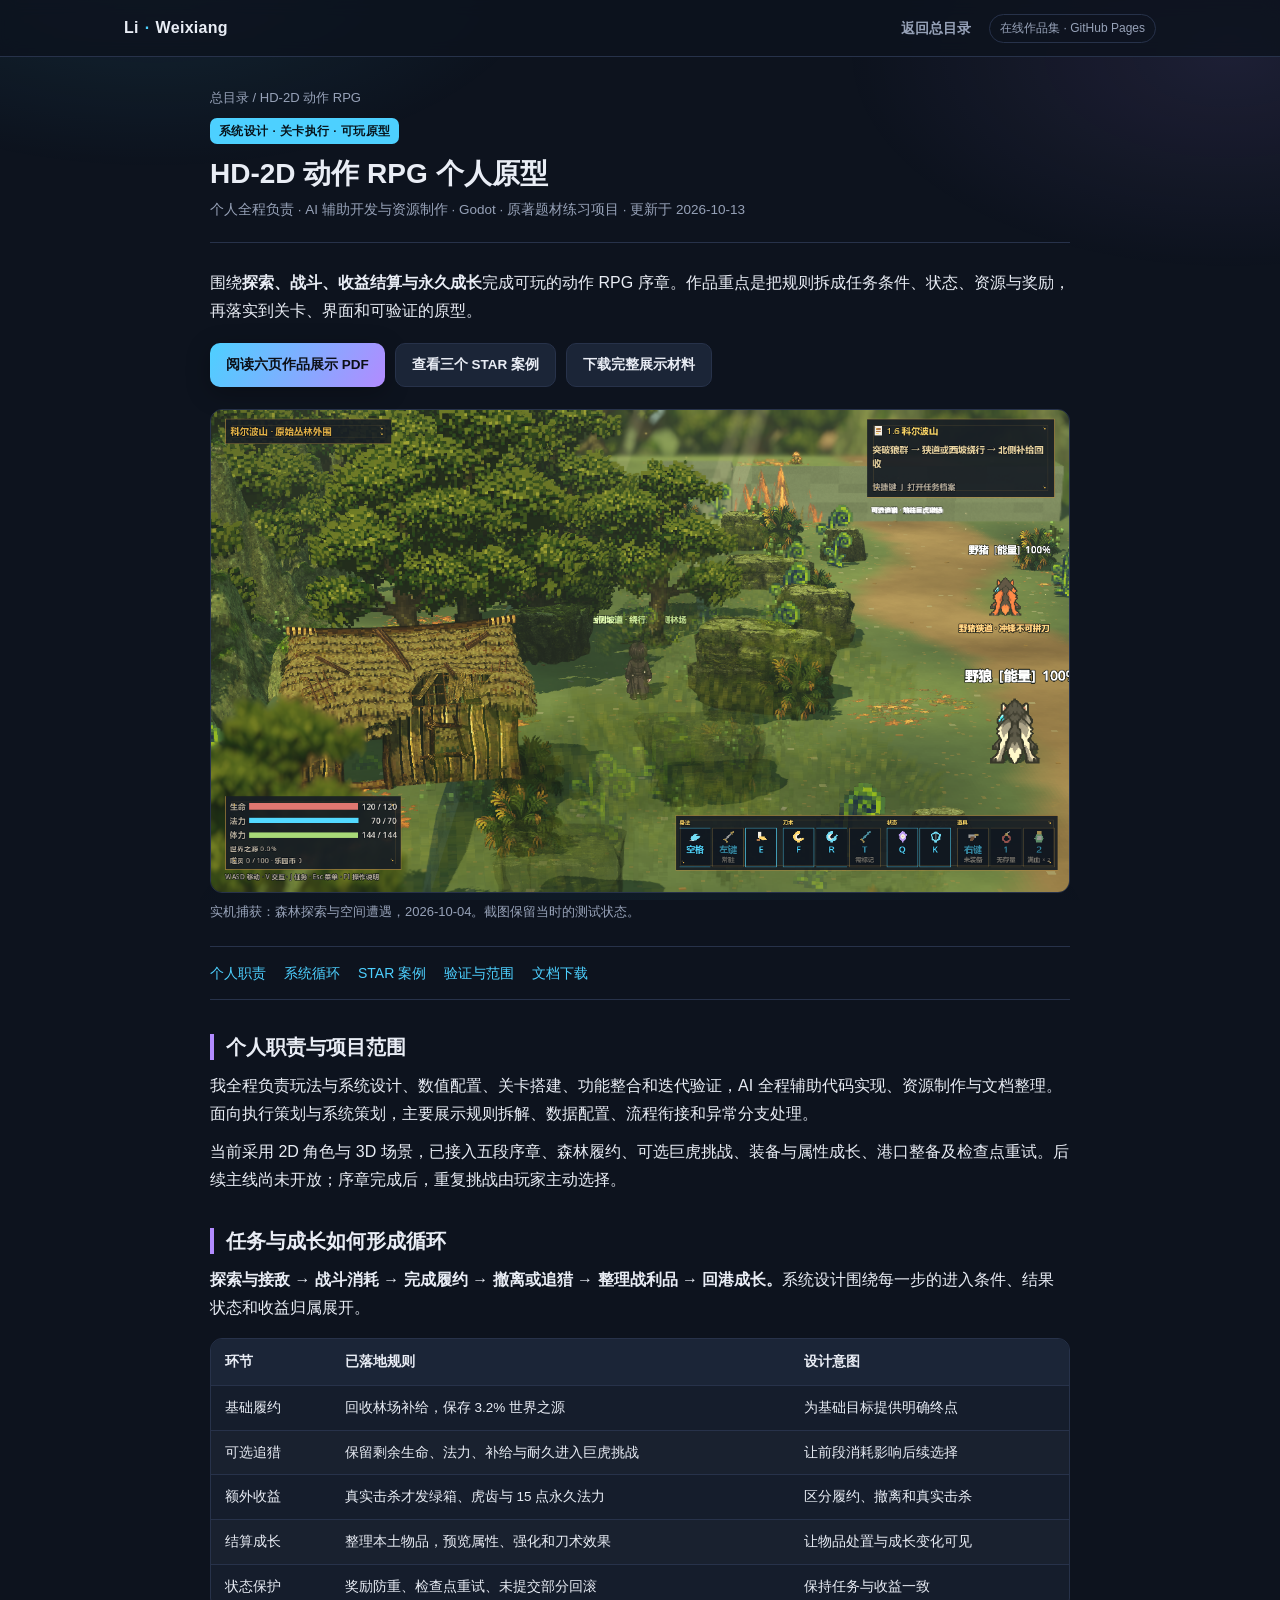
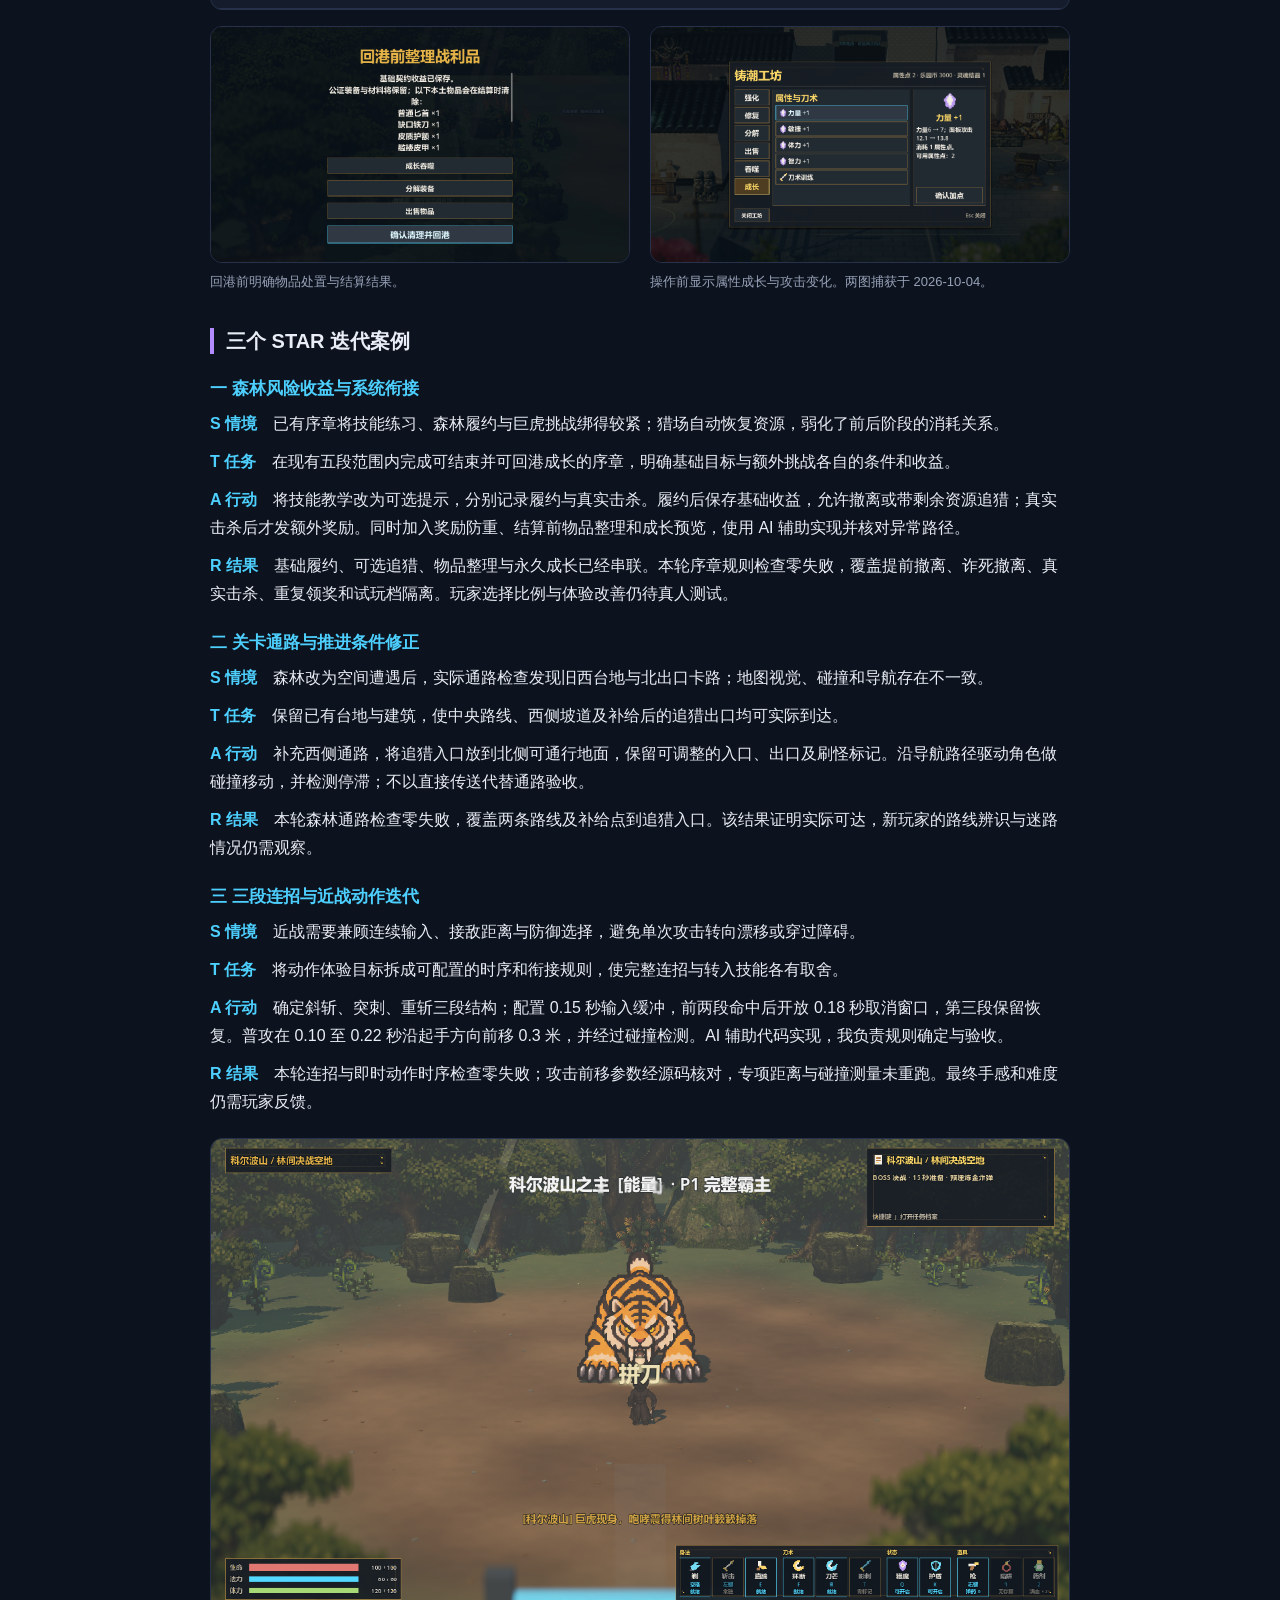
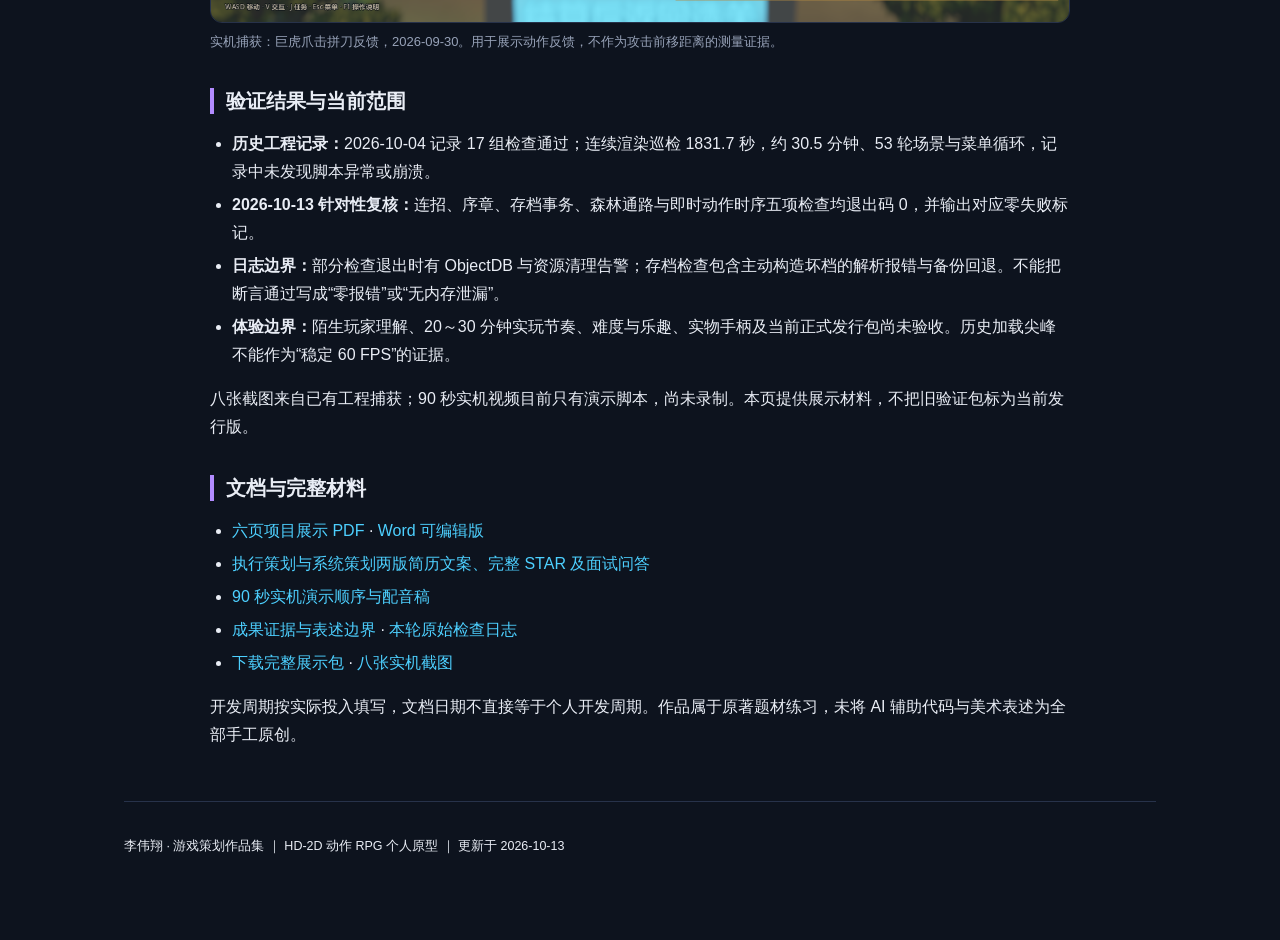
==== works/hd2d.html @ eb6b6d12 "添加 HD-2D 策划作品展示与 STAR 材料导航" ====
<!DOCTYPE html>
<html lang="zh-CN">
<head>
<meta charset="UTF-8">
<meta name="viewport" content="width=device-width, initial-scale=1.0">
<meta name="description" content="HD-2D 动作 RPG 个人原型。李伟翔全程负责，AI 辅助开发；展示任务与成长循环、森林风险收益、关卡通路修正及近战迭代，附 STAR 案例与实机截图。">
<title>HD-2D 动作 RPG · 执行与系统策划 · 李伟翔作品集</title>
<link rel="stylesheet" href="../assets/site.css">
<style>
.project-links{display:flex;gap:10px;flex-wrap:wrap;margin:18px 0}
.project-media{display:block;width:100%;height:auto;border:1px solid var(--rule);border-radius:12px;background:var(--bg2)}
.project-figure{margin:22px 0}.project-figure figcaption{color:var(--muted);font-size:13px;margin-top:8px}
.gallery{display:grid;grid-template-columns:1fr 1fr;gap:20px}.gallery .project-figure{margin:0}
.section-nav{display:flex;gap:8px 18px;flex-wrap:wrap;font-size:14px;margin:20px 0;padding:14px 0;border-block:1px solid var(--rule)}
.star-label{color:var(--accent);font-weight:700}.nav-in{flex-wrap:wrap}
h2,h3{scroll-margin-top:80px}.table-wrap{max-width:100%;overflow-x:auto}
@media(max-width:600px){.gallery{grid-template-columns:1fr}.nav .run{display:none}.art-head h1{font-size:25px}.project-links .btn{flex:1;justify-content:center}.project-links .btn:first-child{flex-basis:100%}.page{padding-inline:18px}.nav-in{padding-inline:18px}.section-nav{font-size:13px}}
@media print{.nav,.project-links,.section-nav{display:none}body{background:#fff;color:#000}.page{padding:0;max-width:none}.page::before{display:none}.art-body p,.art-body li,.art-meta{color:#000}.project-media{break-inside:avoid}h2,h3{break-after:avoid}}
</style>
</head>
<body>
<nav class="nav"><div class="nav-in"><span class="brand">Li<span class="dot">·</span>Weixiang</span><span class="sp"></span><a class="lnk" href="../">返回总目录</a><span class="run">在线作品集 · GitHub Pages</span></div></nav>
<div class="page"><main class="article">
<p class="crumb"><a href="../">总目录</a> / HD-2D 动作 RPG</p>
<header class="art-head">
<span class="badge b-sys">系统设计 · 关卡执行 · 可玩原型</span>
<h1>HD-2D 动作 RPG 个人原型</h1>
<p class="art-meta">个人全程负责 · AI 辅助开发与资源制作 · Godot · 原著题材练习项目 · 更新于 2026-10-13</p>
</header>
<div class="art-body">
<p>围绕<b>探索、战斗、收益结算与永久成长</b>完成可玩的动作 RPG 序章。作品重点是把规则拆成任务条件、状态、资源与奖励，再落实到关卡、界面和可验证的原型。</p>
<div class="project-links">
<a class="btn" href="../files/hd2d/01_项目展示稿.pdf">阅读六页作品展示 PDF</a>
<a class="btn ghost" href="#star">查看三个 STAR 案例</a>
<a class="btn ghost" href="../files/hd2d/HD2D_策划展示包_20261013.zip" download>下载完整展示材料</a>
</div>
<figure class="project-figure"><img class="project-media" src="../assets/hd2d/forest.png" width="1280" height="720" alt="森林实际游戏画面，包含台地、路线、敌人预警、任务提示及战斗快捷栏"><figcaption>实机捕获：森林探索与空间遭遇，2026-10-04。截图保留当时的测试状态。</figcaption></figure>
<nav class="section-nav" aria-label="本页目录"><a href="#role">个人职责</a><a href="#system">系统循环</a><a href="#star">STAR 案例</a><a href="#evidence">验证与范围</a><a href="#documents">文档下载</a></nav>

<h2 id="role">个人职责与项目范围</h2>
<p>我全程负责玩法与系统设计、数值配置、关卡搭建、功能整合和迭代验证，AI 全程辅助代码实现、资源制作与文档整理。面向执行策划与系统策划，主要展示规则拆解、数据配置、流程衔接和异常分支处理。</p>
<p>当前采用 2D 角色与 3D 场景，已接入五段序章、森林履约、可选巨虎挑战、装备与属性成长、港口整备及检查点重试。后续主线尚未开放；序章完成后，重复挑战由玩家主动选择。</p>

<h2 id="system">任务与成长如何形成循环</h2>
<p><b>探索与接敌 → 战斗消耗 → 完成履约 → 撤离或追猎 → 整理战利品 → 回港成长。</b>系统设计围绕每一步的进入条件、结果状态和收益归属展开。</p>
<div class="table-wrap"><table><thead><tr><th>环节</th><th>已落地规则</th><th>设计意图</th></tr></thead><tbody>
<tr><td>基础履约</td><td>回收林场补给，保存 3.2% 世界之源</td><td>为基础目标提供明确终点</td></tr>
<tr><td>可选追猎</td><td>保留剩余生命、法力、补给与耐久进入巨虎挑战</td><td>让前段消耗影响后续选择</td></tr>
<tr><td>额外收益</td><td>真实击杀才发绿箱、虎齿与 15 点永久法力</td><td>区分履约、撤离和真实击杀</td></tr>
<tr><td>结算成长</td><td>整理本土物品，预览属性、强化和刀术效果</td><td>让物品处置与成长变化可见</td></tr>
<tr><td>状态保护</td><td>奖励防重、检查点重试、未提交部分回滚</td><td>保持任务与收益一致</td></tr>
</tbody></table></div>
<div class="gallery">
<figure class="project-figure"><img class="project-media" src="../assets/hd2d/settlement.png" width="1280" height="720" loading="lazy" alt="回港前整理战利品界面，提供吞噬、分解、出售和确认结算"><figcaption>回港前明确物品处置与结算结果。</figcaption></figure>
<figure class="project-figure"><img class="project-media" src="../assets/hd2d/growth.png" width="1280" height="720" loading="lazy" alt="工坊成长界面，展示力量加点前后的攻击区间预览"><figcaption>操作前显示属性成长与攻击变化。两图捕获于 2026-10-04。</figcaption></figure>
</div>

<h2 id="star">三个 STAR 迭代案例</h2>
<h3>一 森林风险收益与系统衔接</h3>
<p><span class="star-label">S 情境</span>　已有序章将技能练习、森林履约与巨虎挑战绑得较紧；猎场自动恢复资源，弱化了前后阶段的消耗关系。</p>
<p><span class="star-label">T 任务</span>　在现有五段范围内完成可结束并可回港成长的序章，明确基础目标与额外挑战各自的条件和收益。</p>
<p><span class="star-label">A 行动</span>　将技能教学改为可选提示，分别记录履约与真实击杀。履约后保存基础收益，允许撤离或带剩余资源追猎；真实击杀后才发额外奖励。同时加入奖励防重、结算前物品整理和成长预览，使用 AI 辅助实现并核对异常路径。</p>
<p><span class="star-label">R 结果</span>　基础履约、可选追猎、物品整理与永久成长已经串联。本轮序章规则检查零失败，覆盖提前撤离、诈死撤离、真实击杀、重复领奖和试玩档隔离。玩家选择比例与体验改善仍待真人测试。</p>

<h3>二 关卡通路与推进条件修正</h3>
<p><span class="star-label">S 情境</span>　森林改为空间遭遇后，实际通路检查发现旧西台地与北出口卡路；地图视觉、碰撞和导航存在不一致。</p>
<p><span class="star-label">T 任务</span>　保留已有台地与建筑，使中央路线、西侧坡道及补给后的追猎出口均可实际到达。</p>
<p><span class="star-label">A 行动</span>　补充西侧通路，将追猎入口放到北侧可通行地面，保留可调整的入口、出口及刷怪标记。沿导航路径驱动角色做碰撞移动，并检测停滞；不以直接传送代替通路验收。</p>
<p><span class="star-label">R 结果</span>　本轮森林通路检查零失败，覆盖两条路线及补给点到追猎入口。该结果证明实际可达，新玩家的路线辨识与迷路情况仍需观察。</p>

<h3>三 三段连招与近战动作迭代</h3>
<p><span class="star-label">S 情境</span>　近战需要兼顾连续输入、接敌距离与防御选择，避免单次攻击转向漂移或穿过障碍。</p>
<p><span class="star-label">T 任务</span>　将动作体验目标拆成可配置的时序和衔接规则，使完整连招与转入技能各有取舍。</p>
<p><span class="star-label">A 行动</span>　确定斜斩、突刺、重斩三段结构；配置 0.15 秒输入缓冲，前两段命中后开放 0.18 秒取消窗口，第三段保留恢复。普攻在 0.10 至 0.22 秒沿起手方向前移 0.3 米，并经过碰撞检测。AI 辅助代码实现，我负责规则确定与验收。</p>
<p><span class="star-label">R 结果</span>　本轮连招与即时动作时序检查零失败；攻击前移参数经源码核对，专项距离与碰撞测量未重跑。最终手感和难度仍需玩家反馈。</p>
<figure class="project-figure"><img class="project-media" src="../assets/hd2d/boss-clash.png" width="1280" height="720" loading="lazy" alt="玩家正面对巨虎爪击进行拼刀，画面显示拼刀反馈"><figcaption>实机捕获：巨虎爪击拼刀反馈，2026-09-30。用于展示动作反馈，不作为攻击前移距离的测量证据。</figcaption></figure>

<h2 id="evidence">验证结果与当前范围</h2>
<ul>
<li><b>历史工程记录：</b>2026-10-04 记录 17 组检查通过；连续渲染巡检 1831.7 秒，约 30.5 分钟、53 轮场景与菜单循环，记录中未发现脚本异常或崩溃。</li>
<li><b>2026-10-13 针对性复核：</b>连招、序章、存档事务、森林通路与即时动作时序五项检查均退出码 0，并输出对应零失败标记。</li>
<li><b>日志边界：</b>部分检查退出时有 ObjectDB 与资源清理告警；存档检查包含主动构造坏档的解析报错与备份回退。不能把断言通过写成“零报错”或“无内存泄漏”。</li>
<li><b>体验边界：</b>陌生玩家理解、20～30 分钟实玩节奏、难度与乐趣、实物手柄及当前正式发行包尚未验收。历史加载尖峰不能作为“稳定 60 FPS”的证据。</li>
</ul>
<p>八张截图来自已有工程捕获；90 秒实机视频目前只有演示脚本，尚未录制。本页提供展示材料，不把旧验证包标为当前发行版。</p>

<h2 id="documents">文档与完整材料</h2>
<ul>
<li><a href="../files/hd2d/01_项目展示稿.pdf">六页项目展示 PDF</a> · <a href="../files/hd2d/01_项目展示稿.docx">Word 可编辑版</a></li>
<li><a href="https://github.com/lovevx/my-work/blob/main/files/hd2d/02_STAR简历与面试稿.md">执行策划与系统策划两版简历文案、完整 STAR 及面试问答</a></li>
<li><a href="https://github.com/lovevx/my-work/blob/main/files/hd2d/03_90秒实机演示脚本.md">90 秒实机演示顺序与配音稿</a></li>
<li><a href="https://github.com/lovevx/my-work/blob/main/files/hd2d/04_成果证据.md">成果证据与表述边界</a> · <a href="https://github.com/lovevx/my-work/tree/main/files/hd2d/evidence_logs">本轮原始检查日志</a></li>
<li><a href="../files/hd2d/HD2D_策划展示包_20261013.zip" download>下载完整展示包</a> · <a href="https://github.com/lovevx/my-work/tree/main/assets/hd2d">八张实机截图</a></li>
</ul>
<p>开发周期按实际投入填写，文档日期不直接等于个人开发周期。作品属于原著题材练习，未将 AI 辅助代码与美术表述为全部手工原创。</p>
</div></main><footer><p>李伟翔 · 游戏策划作品集 ｜ HD-2D 动作 RPG 个人原型 ｜ 更新于 2026-10-13</p></footer></div>
</body>
</html>
---- assets/site.css ----
/* ================= Portfolio Site · shared design system ================= */
:root{
  --bg:#0d131e;
  --bg2:#151d2c;
  --bg3:#1b2537;
  --ink:#e9edf5;
  --muted:#97a2b8;
  --rule:#27324a;
  --accent:#4dd0ff;
  --accent2:#b28bff;
  --gold:#ffd166;
  --green:#5cd6a0;
  --pink:#ff8fb3;
  --shadow:0 6px 24px rgba(0,0,0,.28);
  --radius:14px;
}
*{box-sizing:border-box}
::-webkit-scrollbar{width:10px;height:10px}
::-webkit-scrollbar-thumb{background:var(--rule);border-radius:8px}
::-webkit-scrollbar-track{background:transparent}
html{-webkit-text-size-adjust:100%}
body{
  margin:0;color:var(--ink);background:var(--bg);
  font-family:-apple-system,BlinkMacSystemFont,"Segoe UI","PingFang SC","Microsoft YaHei",sans-serif;
  line-height:1.75;font-size:16px;
}
.page{max-width:1080px;margin:0 auto;padding:0 24px 70px}
.page::before{content:"";position:fixed;inset:0;z-index:-1;pointer-events:none;
  background:
    radial-gradient(52% 38% at 12% -4%, rgba(77,208,255,.10), transparent 60%),
    radial-gradient(50% 40% at 96% 6%, rgba(178,139,255,.10), transparent 60%),
    radial-gradient(60% 46% at 50% 108%, rgba(77,208,255,.06), transparent 62%);
}
a{color:var(--accent);text-decoration:none}
a:hover{text-decoration:underline}
h1,h2,h3,h4{line-height:1.3;font-weight:700}
p{color:var(--ink)}
mark.key{background:none;color:var(--accent);font-weight:650}
em.ac{color:var(--accent2);font-style:normal;font-weight:650}

/* ---------- top nav ---------- */
.nav{position:sticky;top:0;z-index:20;backdrop-filter:blur(8px);
  background:rgba(13,19,30,.82);border-bottom:1px solid var(--rule)}
.nav-in{max-width:1080px;margin:0 auto;padding:0 24px;height:56px;display:flex;align-items:center;gap:18px}
.brand{font-weight:800;color:var(--ink);letter-spacing:.3px;display:flex;gap:6px;align-items:baseline}
.brand .dot{color:var(--accent)}
.nav a.lnk{color:var(--muted);font-size:14px;font-weight:600}
.nav a.lnk:hover{color:var(--accent);text-decoration:none}
.nav .sp{flex:1}
.run{font-size:12px;color:var(--muted);border:1px solid var(--rule);padding:3px 10px;border-radius:999px}

/* ---------- hero ---------- */
.hero{padding:54px 0 26px;border-bottom:1px solid var(--rule)}
.kicker{display:inline-block;font-size:12.5px;letter-spacing:.14em;text-transform:uppercase;
  color:var(--accent2);border:1px solid var(--rule);border-radius:999px;padding:4px 12px;margin-bottom:16px}
h1.hero-t{font-size:34px;margin:0 0 10px;letter-spacing:.5px}
h1.hero-t .grad{background:linear-gradient(120deg,var(--accent),var(--accent2));-webkit-background-clip:text;background-clip:text;color:transparent}
.hero-sub{font-size:16px;color:var(--muted);max-width:760px;margin:0 0 8px}
.hero-pos{max-width:840px;margin:0;font-size:15px}
.hero-pos b{color:var(--accent);font-weight:650}

/* ---------- section headings ---------- */
section{margin-top:42px}
.sec-h{display:flex;align-items:center;gap:12px;margin-bottom:6px}
.sec-h .num{font-size:12px;font-weight:800;color:#0b0f17;background:linear-gradient(120deg,var(--accent),var(--accent2));
  border-radius:8px;padding:3px 9px;letter-spacing:.05em}
.sec-h h2{font-size:21px;margin:0}
.sec-sub{color:var(--muted);font-size:14px;margin:6px 0 20px;max-width:840px}

/* ---------- landing cards ---------- */
.cards{display:grid;grid-template-columns:1fr 1fr;gap:18px;margin-top:6px}
.card{background:linear-gradient(180deg,var(--bg2),var(--bg));border:1px solid var(--rule);
  border-radius:var(--radius);padding:20px;display:flex;flex-direction:column;gap:10px;box-shadow:var(--shadow)}
.card-top{display:flex;justify-content:space-between;align-items:flex-start;gap:10px}
.badge{font-size:11.5px;font-weight:800;letter-spacing:.04em;border-radius:7px;padding:3px 9px;white-space:nowrap}
.b-sys{color:#06121a;background:var(--accent)}
.b-num{color:#14102a;background:var(--accent2)}
.b-com{color:#241a00;background:var(--gold)}
.b-guide{color:#062116;background:var(--green)}
.b-cmp{color:#26060f;background:var(--pink)}
.b-solo{color:#06121a;background:#8fd0ff}
h3.card-t{font-size:17px;margin:0}
.oneline{font-size:14px;margin:0}
.hl{font-size:13.5px;color:var(--muted);margin:0;padding-left:16px}
.hl li{margin:3px 0}
.hl b{color:var(--accent);font-weight:600}
.card-actions{display:flex;gap:10px;margin-top:auto;flex-wrap:wrap}
.btn{display:inline-flex;align-items:center;gap:7px;background:linear-gradient(120deg,var(--accent),var(--accent2));
  color:#0b0f17;font-weight:700;font-size:13.5px;border-radius:10px;padding:9px 16px;box-shadow:var(--shadow)}
.btn:hover{text-decoration:none;filter:brightness(1.07)}
.btn.ghost{background:var(--bg3);color:var(--ink);box-shadow:none;border:1px solid var(--rule)}
.btn.ghost:hover{border-color:var(--accent);color:var(--accent)}

/* ---------- article (work pages) ---------- */
.article{max-width:860px;margin:0 auto}
.crumb{font-size:13px;color:var(--muted);margin:30px 0 6px}
.crumb a{color:var(--muted)}.crumb a:hover{color:var(--accent)}
.art-head{border-bottom:1px solid var(--rule);padding-bottom:20px;margin-bottom:26px}
.art-head .badge{display:inline-block;margin-bottom:12px}
.art-head h1{font-size:28px;margin:0 0 6px}
.art-meta{color:var(--muted);font-size:13.5px;margin:0}
.art-dl{margin-top:14px}
.art-body h2{font-size:20px;margin:34px 0 12px;padding-left:12px;border-left:4px solid var(--accent2)}
.art-body h3{font-size:17px;margin:24px 0 8px;color:var(--accent)}
.art-body p{margin:10px 0}
.art-body ul,.art-body ol{padding-left:22px;color:var(--ink)}
.art-body li{margin:5px 0}
.callout{background:linear-gradient(180deg,var(--bg2),var(--bg));border:1px solid var(--rule);
  border-left:4px solid var(--accent2);border-radius:10px;padding:13px 16px;margin:16px 0;font-size:14.5px}
.callout b{color:var(--accent)}
.chart-figure{margin:18px 0}
.card-note{background:var(--bg2);border:1px solid var(--rule);border-radius:10px;padding:12px 16px;margin:16px 0;font-size:14px}
.card-note b{color:var(--accent2)}

/* ---------- tables ---------- */
.table-wrap{overflow:auto;max-height:640px;border:1px solid var(--rule);border-radius:12px;background:var(--bg2);margin:16px 0}
table{width:100%;border-collapse:collapse;font-size:13.5px;min-width:640px}
thead th{position:sticky;top:0;background:var(--bg3);color:var(--ink);font-weight:700;text-align:left;
  padding:11px 14px;border-bottom:1px solid var(--rule);white-space:nowrap}
tbody td{padding:10px 14px;border-bottom:1px solid var(--rule);vertical-align:top}
tbody tr:nth-child(even){background:rgba(255,255,255,.015)}
td.mut{color:var(--muted)}td.ok{color:var(--green)}
.num-hl{color:var(--gold);font-weight:800}
@media(max-width:768px){table{min-width:560px}}

/* ---------- ordering ---------- */
.order-grid{display:grid;grid-template-columns:1fr 1fr;gap:18px;margin-top:6px}
.oc{background:var(--bg2);border:1px solid var(--rule);border-radius:var(--radius);padding:18px}
.oc .tagline{color:var(--muted);font-size:12.5px;margin:0 0 12px}
.olist{list-style:none;margin:0;padding:0;counter-reset:oi;display:flex;flex-direction:column;gap:8px}
.olist li{display:flex;gap:10px;align-items:baseline;font-size:13.5px}
.olist li::before{counter-increment:oi;content:counter(oi);flex:none;width:20px;height:20px;border-radius:6px;
  background:linear-gradient(120deg,var(--accent),var(--accent2));color:#0b0f17;font-weight:800;font-size:11.5px;
  display:flex;align-items:center;justify-content:center;transform:translateY(2px)}
.olist b{color:var(--accent);font-weight:650}
.olist a{color:var(--ink)}.olist a:hover{color:var(--accent)}

footer{margin-top:52px;padding-top:22px;border-top:1px solid var(--rule);color:var(--muted);font-size:12.5px;line-height:1.7}

@media(max-width:820px){.cards,.order-grid{grid-template-columns:1fr}h1.hero-t{font-size:27px}.hero{padding:40px 0 22px}}
@media print{body{background:#fff;color:#111}.page{max-width:none}.nav{display:none}
  .card,.oc{background:#fff;border-color:#ccc;box-shadow:none}.hl,.oneline,p{color:#222}}
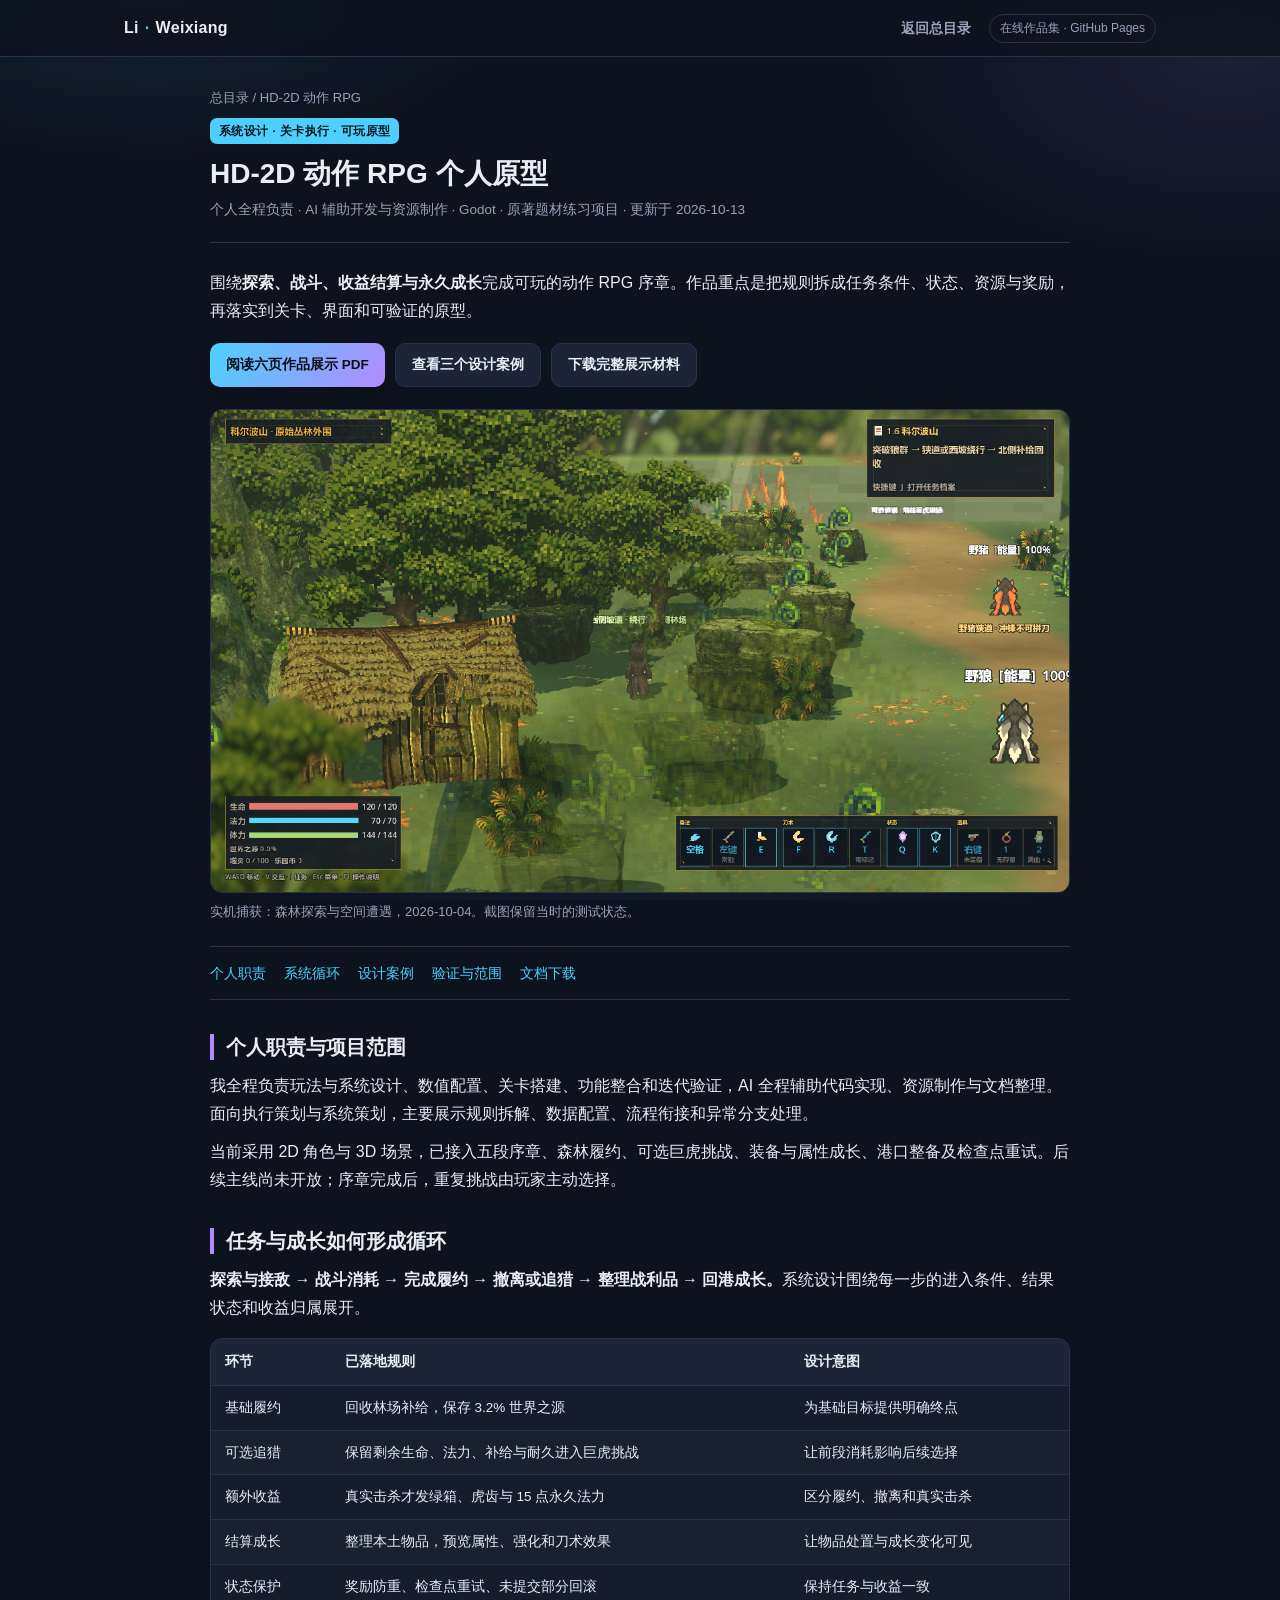
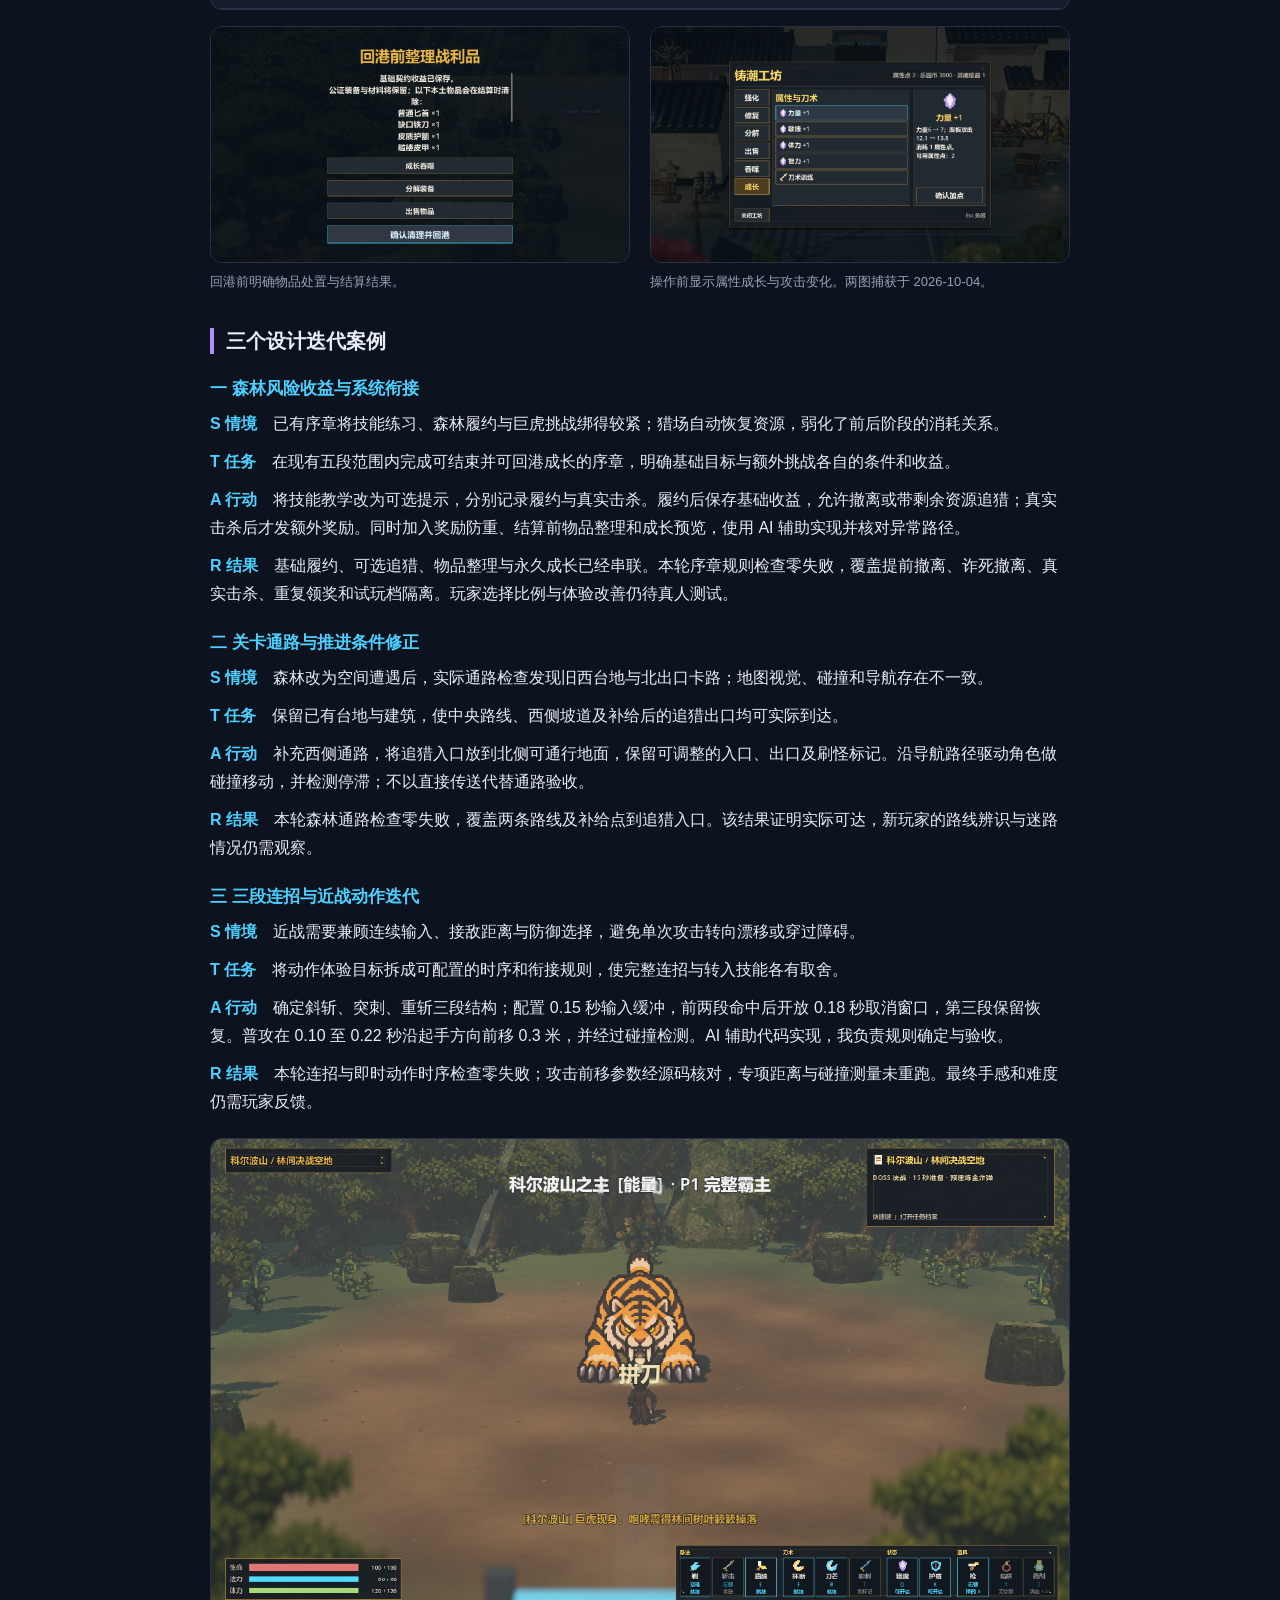
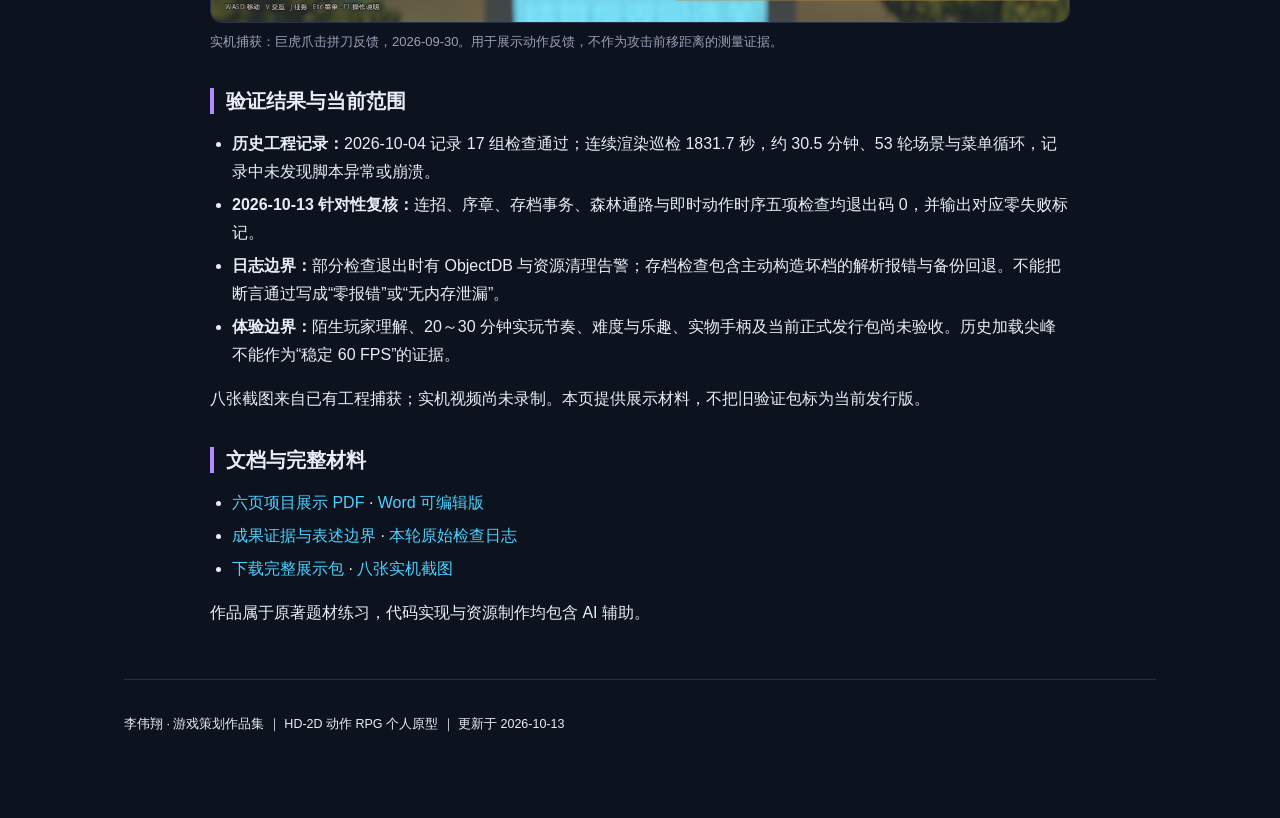
==== commit 857487a9: "清理公开作品材料中的简历与面试准备稿" ====
--- a/works/hd2d.html
+++ b/works/hd2d.html
@@ -3,7 +3,7 @@
 <head>
 <meta charset="UTF-8">
 <meta name="viewport" content="width=device-width, initial-scale=1.0">
-<meta name="description" content="HD-2D 动作 RPG 个人原型。李伟翔全程负责，AI 辅助开发；展示任务与成长循环、森林风险收益、关卡通路修正及近战迭代，附 STAR 案例与实机截图。">
+<meta name="description" content="HD-2D 动作 RPG 个人原型。李伟翔全程负责，AI 辅助开发；展示任务与成长循环、森林风险收益、关卡通路修正及近战迭代，附 设计案例与实机截图。">
 <title>HD-2D 动作 RPG · 执行与系统策划 · 李伟翔作品集</title>
 <link rel="stylesheet" href="../assets/site.css">
 <style>
@@ -31,11 +31,11 @@
 <p>围绕<b>探索、战斗、收益结算与永久成长</b>完成可玩的动作 RPG 序章。作品重点是把规则拆成任务条件、状态、资源与奖励，再落实到关卡、界面和可验证的原型。</p>
 <div class="project-links">
 <a class="btn" href="../files/hd2d/01_项目展示稿.pdf">阅读六页作品展示 PDF</a>
-<a class="btn ghost" href="#star">查看三个 STAR 案例</a>
+<a class="btn ghost" href="#star">查看三个设计案例</a>
 <a class="btn ghost" href="../files/hd2d/HD2D_策划展示包_20261013.zip" download>下载完整展示材料</a>
 </div>
 <figure class="project-figure"><img class="project-media" src="../assets/hd2d/forest.png" width="1280" height="720" alt="森林实际游戏画面，包含台地、路线、敌人预警、任务提示及战斗快捷栏"><figcaption>实机捕获：森林探索与空间遭遇，2026-10-04。截图保留当时的测试状态。</figcaption></figure>
-<nav class="section-nav" aria-label="本页目录"><a href="#role">个人职责</a><a href="#system">系统循环</a><a href="#star">STAR 案例</a><a href="#evidence">验证与范围</a><a href="#documents">文档下载</a></nav>
+<nav class="section-nav" aria-label="本页目录"><a href="#role">个人职责</a><a href="#system">系统循环</a><a href="#star">设计案例</a><a href="#evidence">验证与范围</a><a href="#documents">文档下载</a></nav>
 
 <h2 id="role">个人职责与项目范围</h2>
 <p>我全程负责玩法与系统设计、数值配置、关卡搭建、功能整合和迭代验证，AI 全程辅助代码实现、资源制作与文档整理。面向执行策划与系统策划，主要展示规则拆解、数据配置、流程衔接和异常分支处理。</p>
@@ -55,7 +55,7 @@
 <figure class="project-figure"><img class="project-media" src="../assets/hd2d/growth.png" width="1280" height="720" loading="lazy" alt="工坊成长界面，展示力量加点前后的攻击区间预览"><figcaption>操作前显示属性成长与攻击变化。两图捕获于 2026-10-04。</figcaption></figure>
 </div>
 
-<h2 id="star">三个 STAR 迭代案例</h2>
+<h2 id="star">三个设计迭代案例</h2>
 <h3>一 森林风险收益与系统衔接</h3>
 <p><span class="star-label">S 情境</span>　已有序章将技能练习、森林履约与巨虎挑战绑得较紧；猎场自动恢复资源，弱化了前后阶段的消耗关系。</p>
 <p><span class="star-label">T 任务</span>　在现有五段范围内完成可结束并可回港成长的序章，明确基础目标与额外挑战各自的条件和收益。</p>
@@ -82,17 +82,15 @@
 <li><b>日志边界：</b>部分检查退出时有 ObjectDB 与资源清理告警；存档检查包含主动构造坏档的解析报错与备份回退。不能把断言通过写成“零报错”或“无内存泄漏”。</li>
 <li><b>体验边界：</b>陌生玩家理解、20～30 分钟实玩节奏、难度与乐趣、实物手柄及当前正式发行包尚未验收。历史加载尖峰不能作为“稳定 60 FPS”的证据。</li>
 </ul>
-<p>八张截图来自已有工程捕获；90 秒实机视频目前只有演示脚本，尚未录制。本页提供展示材料，不把旧验证包标为当前发行版。</p>
+<p>八张截图来自已有工程捕获；实机视频尚未录制。本页提供展示材料，不把旧验证包标为当前发行版。</p>
 
 <h2 id="documents">文档与完整材料</h2>
 <ul>
 <li><a href="../files/hd2d/01_项目展示稿.pdf">六页项目展示 PDF</a> · <a href="../files/hd2d/01_项目展示稿.docx">Word 可编辑版</a></li>
-<li><a href="https://github.com/lovevx/my-work/blob/main/files/hd2d/02_STAR简历与面试稿.md">执行策划与系统策划两版简历文案、完整 STAR 及面试问答</a></li>
-<li><a href="https://github.com/lovevx/my-work/blob/main/files/hd2d/03_90秒实机演示脚本.md">90 秒实机演示顺序与配音稿</a></li>
 <li><a href="https://github.com/lovevx/my-work/blob/main/files/hd2d/04_成果证据.md">成果证据与表述边界</a> · <a href="https://github.com/lovevx/my-work/tree/main/files/hd2d/evidence_logs">本轮原始检查日志</a></li>
 <li><a href="../files/hd2d/HD2D_策划展示包_20261013.zip" download>下载完整展示包</a> · <a href="https://github.com/lovevx/my-work/tree/main/assets/hd2d">八张实机截图</a></li>
 </ul>
-<p>开发周期按实际投入填写，文档日期不直接等于个人开发周期。作品属于原著题材练习，未将 AI 辅助代码与美术表述为全部手工原创。</p>
+<p>作品属于原著题材练习，代码实现与资源制作均包含 AI 辅助。</p>
 </div></main><footer><p>李伟翔 · 游戏策划作品集 ｜ HD-2D 动作 RPG 个人原型 ｜ 更新于 2026-10-13</p></footer></div>
 </body>
 </html>
